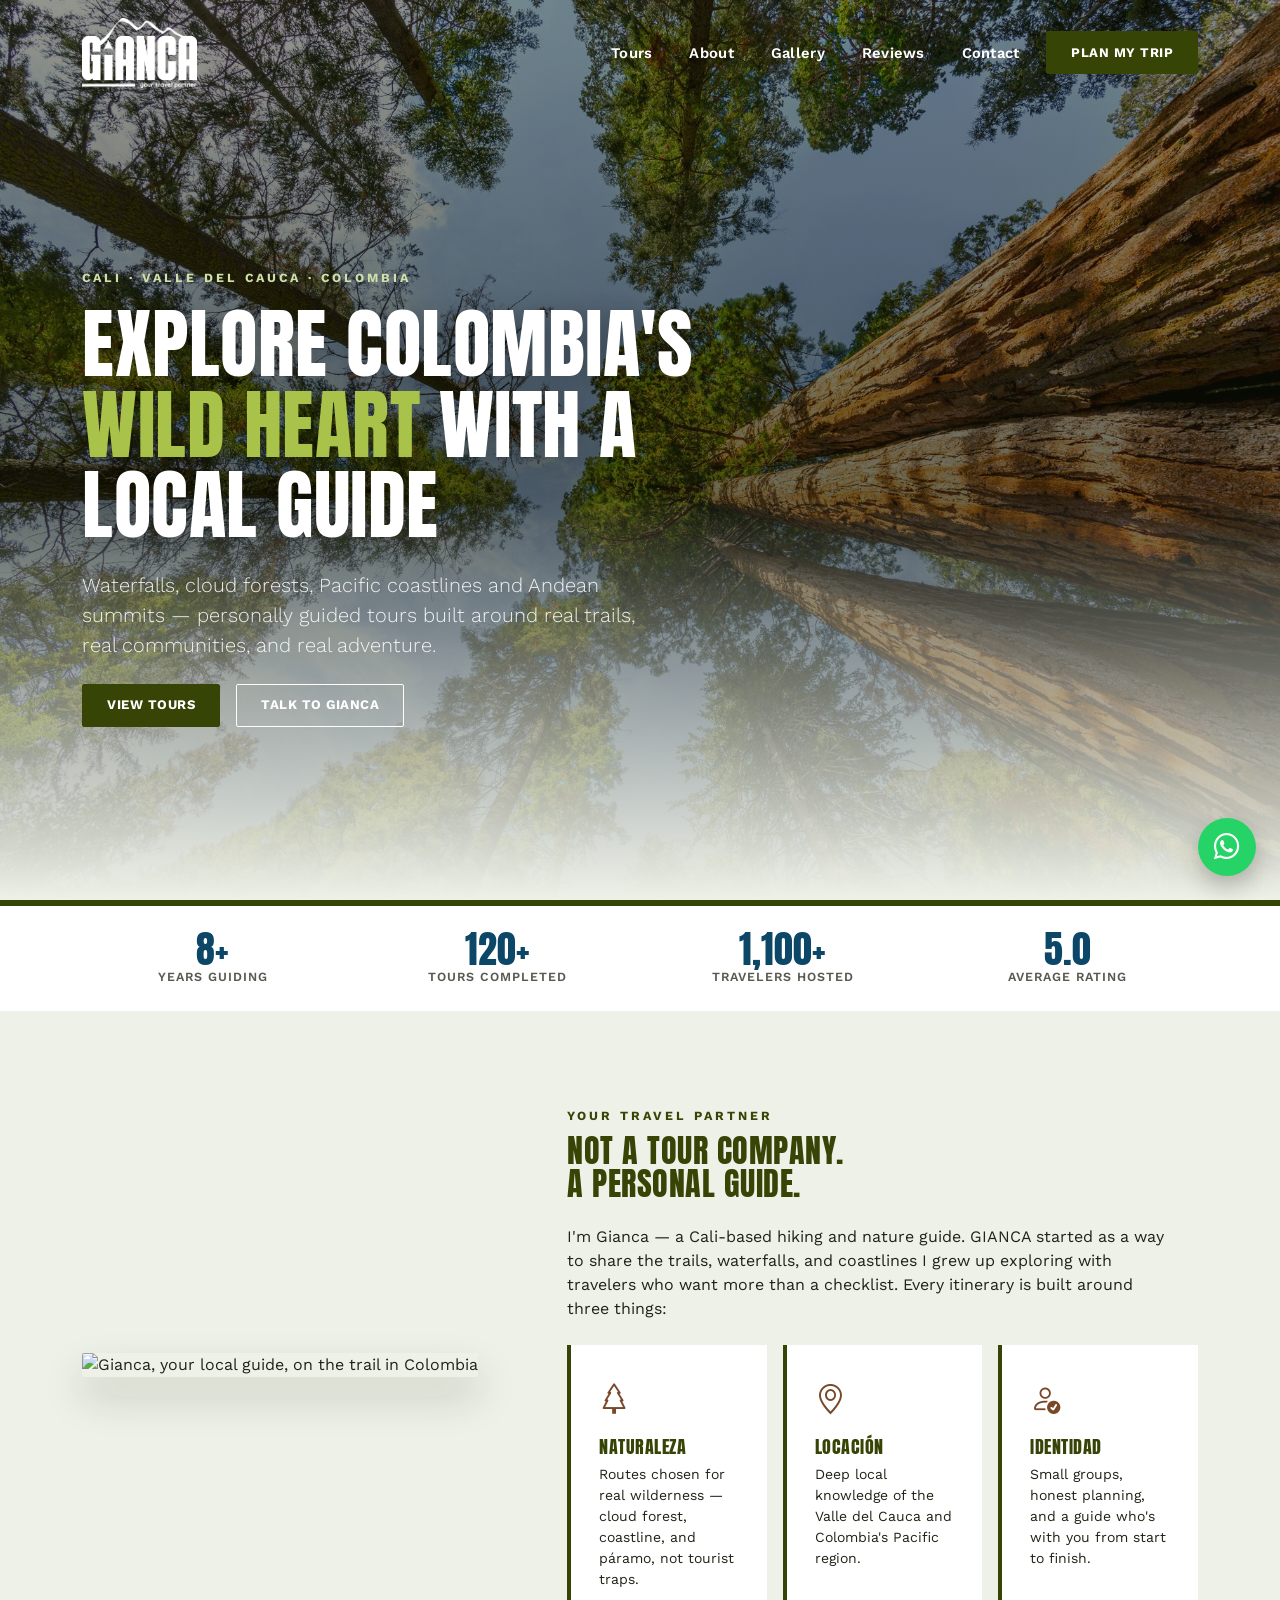
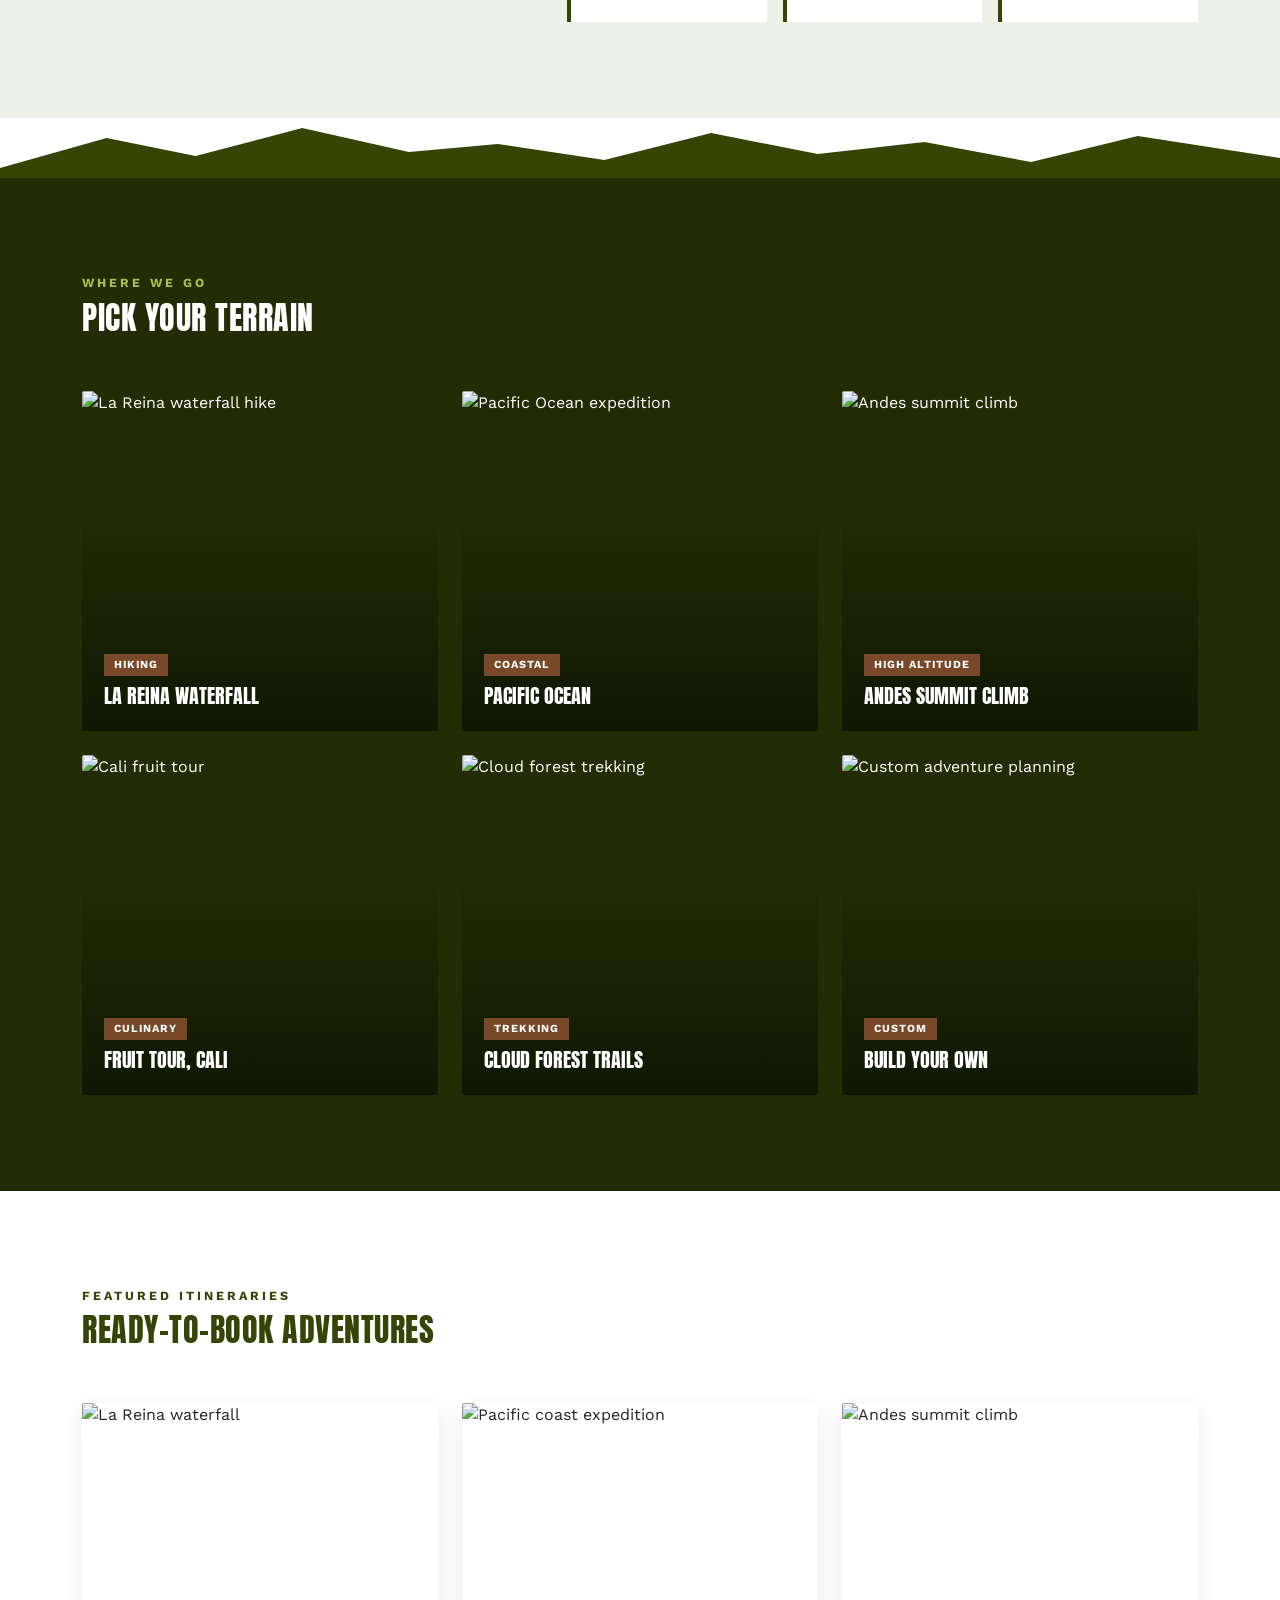
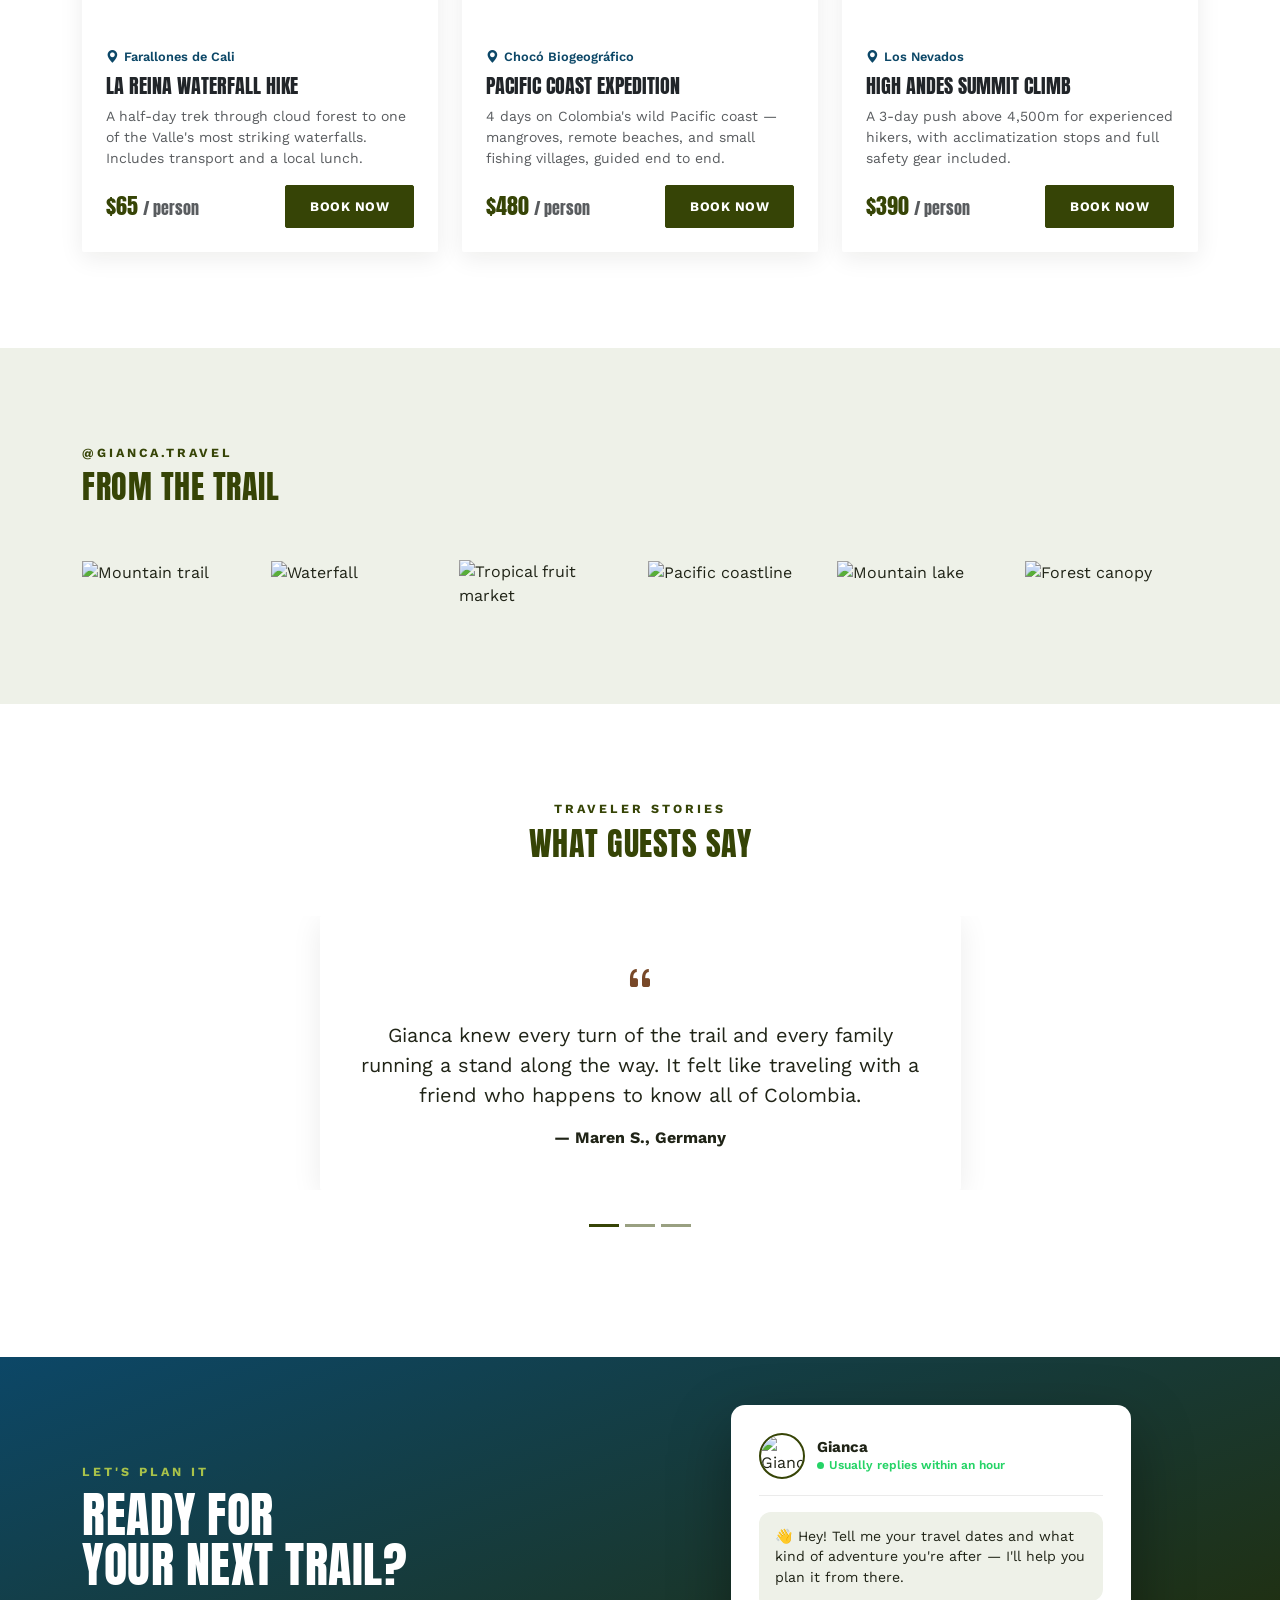
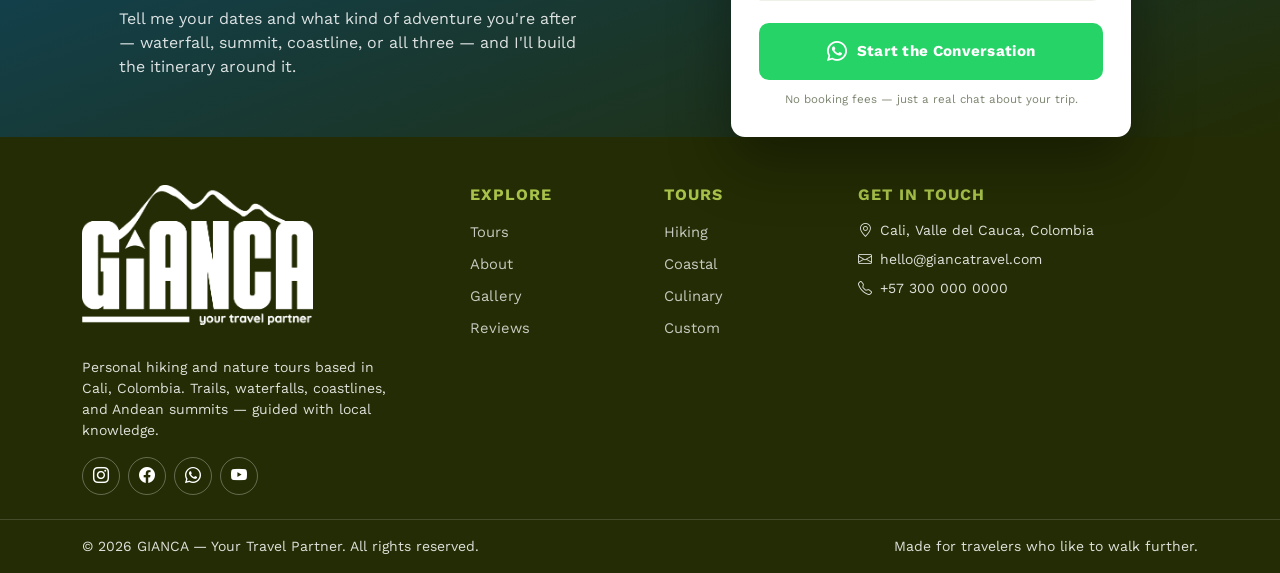
==== gianca-tour-template.html @ aed54fa6 "First commit" ====
<!DOCTYPE html>
<html lang="en">
<head>
<meta charset="UTF-8">
<meta name="viewport" content="width=device-width, initial-scale=1.0">
<title>GIANCA | Your Travel Partner — Adventure Tours in Cali, Colombia</title>

<!-- Bootstrap 5 -->
<link href="https://cdn.jsdelivr.net/npm/bootstrap@5.3.3/dist/css/bootstrap.min.css" rel="stylesheet">
<!-- Bootstrap Icons -->
<link rel="stylesheet" href="https://cdn.jsdelivr.net/npm/bootstrap-icons@1.11.3/font/bootstrap-icons.css">
<!-- Fonts: Anton (blocky display, echoes the GIANCA wordmark) + Work Sans (body) -->
<link rel="preconnect" href="https://fonts.googleapis.com">
<link href="https://fonts.googleapis.com/css2?family=Anton&family=Work+Sans:wght@400;500;600;700&display=swap" rel="stylesheet">

<style>
  :root{
    --gc-green: #364406;
    --gc-green-dark: #232c04;
    --gc-blue: #0C4767;
    --gc-brown: #784828;
    --gc-cream: #EEF1E8;
    --gc-cream-2: #E4E9DC;
    --gc-white: #FFFFFF;
    --gc-ink: #202417;
    --gc-radius: 2px;
  }

  * { scroll-behavior: smooth; }

  body{
    font-family: 'Work Sans', sans-serif;
    color: var(--gc-ink);
    background: var(--gc-white);
  }

  h1, h2, h3, h4, .display-font{
    font-family: 'Anton', sans-serif;
    text-transform: uppercase;
    letter-spacing: .5px;
    line-height: 1.05;
  }

  .eyebrow{
    font-family: 'Work Sans', sans-serif;
    font-weight: 700;
    letter-spacing: 3px;
    text-transform: uppercase;
    font-size: .78rem;
    color: var(--gc-green);
  }

  a { color: inherit; }

  /* ---------- Brand mark ---------- */
  .brand-mark{
    display: inline-flex;
    align-items: center;
    gap: .6rem;
    text-decoration: none;
  }
  /* Real GIANCA logo, extracted from the brand PDF. White version shows over the
     photo hero / transparent navbar; green version shows once the navbar is scrolled
     (white background) and everywhere else on light backgrounds. */
  .brand-mark img{ height: 70px; width: auto; display:block; }
  .brand-mark .logo-green{ display:none; }
  .navbar.scrolled .brand-mark .logo-white{ display:none; }
  .navbar.scrolled .brand-mark .logo-green{ display:block; }

  /* ---------- Navbar ---------- */
  .navbar{
    padding-top: 1.1rem;
    padding-bottom: 1.1rem;
    transition: all .3s ease;
    background: transparent;
  }
  .navbar.scrolled{
    background: var(--gc-white);
    box-shadow: 0 2px 18px rgba(0,0,0,.08);
    padding-top: .6rem;
    padding-bottom: .6rem;
  }
  .navbar .nav-link{
    font-weight: 600;
    font-size: .92rem;
    letter-spacing: .3px;
    color: var(--gc-white);
    margin: 0 .65rem;
    position: relative;
  }
  .navbar.scrolled .nav-link{ color: var(--gc-ink); }
  .navbar .nav-link::after{
    content:"";
    position:absolute; left:0; bottom:-4px;
    width:0; height:2px; background: var(--gc-brown);
    transition: width .25s ease;
  }
  .navbar .nav-link:hover::after{ width:100%; }

  /* Mobile dropdown menu: while the navbar is still transparent (top of page, over
     the hero photo), give the opened menu a solid backing so links stay readable.
     Once scrolled, the navbar itself already has a solid white background, so no
     extra styling is needed there. */
  @media (max-width: 991.98px){
    .navbar:not(.scrolled) .navbar-collapse{
      background: rgba(15, 20, 5, .97);
      backdrop-filter: blur(6px);
      -webkit-backdrop-filter: blur(6px);
      border-radius: 12px;
      padding: 1.25rem 1.5rem 1.5rem;
      margin-top: .75rem;
      box-shadow: 0 16px 34px rgba(0,0,0,.35);
    }
  }

  /* Hamburger icon: white over the transparent/photo navbar so it doesn't get lost
     against the dark hero image; reverts to Bootstrap's default dark icon once the
     navbar has a solid white background. */
  .navbar:not(.scrolled) .navbar-toggler{
    border-color: rgba(255,255,255,.55);
  }
  .navbar:not(.scrolled) .navbar-toggler-icon{
    background-image: url("data:image/svg+xml,%3csvg xmlns='http://www.w3.org/2000/svg' viewBox='0 0 30 30'%3e%3cpath stroke='rgba(255,255,255,0.95)' stroke-linecap='round' stroke-miterlimit='10' stroke-width='2' d='M4 7h22M4 15h22M4 23h22'/%3e%3c/svg%3e");
  }
  .navbar:not(.scrolled) .navbar-toggler:focus{
    box-shadow: 0 0 0 .2rem rgba(255,255,255,.35);
  }

  .btn-gc-primary{
    background: var(--gc-green);
    border: 1px solid var(--gc-green);
    color: var(--gc-white);
    font-weight: 700;
    letter-spacing: .5px;
    text-transform: uppercase;
    font-size: .82rem;
    padding: .65rem 1.5rem;
    border-radius: var(--gc-radius);
    transition: all .25s ease;
  }
  .btn-gc-primary:hover{ background: var(--gc-green-dark); border-color: var(--gc-green-dark); color:#fff; }

  .btn-gc-outline{
    background: transparent;
    border: 1.5px solid currentColor;
    font-weight: 700;
    letter-spacing: .5px;
    text-transform: uppercase;
    font-size: .82rem;
    padding: .6rem 1.5rem;
    border-radius: var(--gc-radius);
    transition: all .25s ease;
  }
  .btn-gc-outline:hover{ background: rgba(255,255,255,.15); }

  /* ---------- Mountain ridge divider (signature element) ---------- */
  .ridge{
    display:block;
    width:100%;
    line-height:0;
  }
  .ridge svg{ width:100%; height:60px; display:block; }

  /* ---------- Hero ---------- */
  .hero{
    position: relative;
    min-height: 100vh;
    display:flex;
    align-items:center;
    background: linear-gradient(180deg, rgba(15,20,5,.45) 0%, rgba(12,16,4,.6) 55%, var(--gc-cream) 100%),
                url('assets/gianca-hero-forest.jpg') center/cover no-repeat;
  }
  .hero-content{ color:#fff; padding-top: 6rem; }
  .hero .eyebrow{ color: #cfe0a8; }
  .hero h1{
    font-size: clamp(2.6rem, 6vw, 5rem);
    color: #fff;
    text-shadow: 0 4px 24px rgba(0,0,0,.25);
  }
  .hero h1 span{ color: #A8C24A; }
  .hero p.lead{ max-width: 560px; color: rgba(255,255,255,.9); }

  .hero-stats{
    background: var(--gc-white);
    border-top: 6px solid var(--gc-green);
    box-shadow: 0 -8px 30px rgba(0,0,0,.06);
  }
  .hero-stats .stat-num{
    font-family:'Anton', sans-serif;
    font-size: 2.4rem;
    color: var(--gc-blue);
    line-height:1;
  }
  .hero-stats .stat-label{
    font-size: .78rem;
    letter-spacing: 1px;
    text-transform: uppercase;
    font-weight: 600;
    color: var(--gc-ink);
    opacity:.75;
  }

  /* ---------- Sections ---------- */
  section{ padding: 6rem 0; }
  .bg-cream{ background: var(--gc-cream); }

  .pillar{
    text-align:left;
    padding: 2rem 1.75rem;
    background: var(--gc-white);
    border-left: 4px solid var(--gc-green);
    height: 100%;
  }
  .pillar i{ font-size: 1.9rem; color: var(--gc-brown); }
  .pillar h4{ font-size: 1.15rem; margin-top: .9rem; color: var(--gc-green); }

  /* ---------- Tour category tiles ---------- */
  .tile{
    position: relative;
    overflow: hidden;
    border-radius: var(--gc-radius);
    height: 340px;
    display:flex;
    align-items:flex-end;
    color:#fff;
    text-decoration:none;
  }
  .tile img{
    position:absolute; inset:0; width:100%; height:100%; object-fit:cover;
    transition: transform .6s ease;
  }
  .tile::before{
    content:"";
    position:absolute; inset:0;
    background: linear-gradient(180deg, rgba(11,20,2,0) 35%, rgba(11,20,2,.85) 100%);
    z-index:1;
  }
  .tile:hover img{ transform: scale(1.08); }
  .tile-body{ position:relative; z-index:2; padding: 1.4rem; }
  .tile-tag{
    display:inline-block;
    background: var(--gc-brown);
    color:#fff;
    font-size:.68rem;
    font-weight:700;
    letter-spacing:1px;
    text-transform:uppercase;
    padding:.2rem .6rem;
    margin-bottom:.5rem;
  }
  .tile h5{ font-family:'Anton',sans-serif; text-transform:uppercase; margin:0; }

  /* ---------- Tour cards ---------- */
  .tour-card{
    border: none;
    border-radius: var(--gc-radius);
    overflow: hidden;
    box-shadow: 0 6px 24px rgba(20,30,5,.08);
    height: 100%;
    transition: transform .3s ease, box-shadow .3s ease;
  }
  .tour-card:hover{ transform: translateY(-6px); box-shadow: 0 14px 34px rgba(20,30,5,.16); }
  .tour-card img{ height: 220px; object-fit: cover; width:100%; }
  .tour-meta{ font-size:.8rem; color: var(--gc-blue); font-weight:600; }
  .tour-meta i{ margin-right:.3rem; }
  .price-tag{
    font-family:'Anton', sans-serif;
    color: var(--gc-green);
    font-size: 1.35rem;
  }

  /* ---------- Guide / About ---------- */
  .guide-photo{
    border-radius: var(--gc-radius);
    width: 100%;
    box-shadow: 0 20px 40px rgba(20,30,5,.18);
  }
  .guide-frame{ position:relative; }
  .guide-frame::before{
    content:"";
    position:absolute;
    top: -18px; left: -18px;
    width: 100%; height: 100%;
    border: 4px solid var(--gc-brown);
    z-index:-1;
  }

  /* ---------- Gallery ---------- */
  .gal-item{ overflow:hidden; border-radius: var(--gc-radius); }
  .gal-item img{
    width:100%; height:100%; object-fit:cover;
    aspect-ratio: 1/1;
    transition: transform .5s ease;
  }
  .gal-item:hover img{ transform: scale(1.1); }

  /* ---------- Testimonials ---------- */
  .testimonial-card{
    background: var(--gc-white);
    padding: 2.5rem;
    border-radius: var(--gc-radius);
    box-shadow: 0 6px 30px rgba(20,30,5,.08);
  }
  .testimonial-card i.bi-quote{ font-size:2rem; color: var(--gc-brown); }
  .carousel-indicators [data-bs-target]{ background-color: var(--gc-green); }

  /* ---------- CTA band ---------- */
  .cta-band{
    position: relative;
    color:#fff;
    padding: 6rem 0 7rem;
    background: linear-gradient(160deg, var(--gc-blue) 0%, var(--gc-green-dark) 100%);
  }
  .cta-ridge-divider{
    width: 100%;
    line-height: 0;
    margin-bottom: -1px; /* fuse seam with the section below */
  }
  .cta-ridge-divider svg{ width:100%; height:56px; display:block; }
  .cta-band .eyebrow{ color:#A8C24A; }
  .cta-band h2{ color:#fff; font-size: clamp(2rem, 4vw, 3rem); }

  /* WhatsApp chat card */
  .chat-card{
    background: var(--gc-white);
    color: var(--gc-ink);
    border-radius: 14px;
    padding: 1.75rem;
    max-width: 400px;
    margin-inline: auto;
    box-shadow: 0 24px 60px rgba(0,0,0,.35);
    text-align: left;
  }
  .chat-card .chat-header{
    display:flex; align-items:center; gap:.75rem;
    padding-bottom: 1rem;
    margin-bottom: 1rem;
    border-bottom: 1px solid rgba(0,0,0,.08);
  }
  .chat-card .chat-avatar{
    width: 46px; height:46px; border-radius:50%;
    object-fit: cover; flex-shrink:0;
    border: 2px solid var(--gc-green);
  }
  .chat-card .chat-name{ font-weight:700; font-size:.95rem; line-height:1.2; }
  .chat-card .chat-status{
    font-size:.75rem; color:#25D366; font-weight:600;
    display:flex; align-items:center; gap:.3rem;
  }
  .chat-card .chat-status .dot{
    width:7px; height:7px; border-radius:50%; background:#25D366; display:inline-block;
  }
  .chat-bubble{
    background: var(--gc-cream);
    border-radius: 12px 12px 12px 2px;
    padding: .85rem 1rem;
    font-size: .88rem;
    line-height: 1.45;
    margin-bottom: 1.4rem;
    position: relative;
  }
  .chat-bubble .wave{ display:inline-block; }
  .btn-whatsapp-cta{
    display:flex; align-items:center; justify-content:center; gap:.6rem;
    background: #25D366;
    color:#fff;
    font-weight: 700;
    letter-spacing:.3px;
    padding: .85rem 1rem;
    border-radius: 10px;
    text-decoration:none;
    font-size: .95rem;
    transition: all .25s ease;
  }
  .btn-whatsapp-cta:hover{ background:#1fb857; color:#fff; }
  .btn-whatsapp-cta i{ font-size:1.25rem; }
  .chat-card .response-note{
    text-align:center;
    font-size:.72rem;
    color: #7c8570;
    margin-top: .7rem;
  }

  /* ---------- Footer ---------- */
  footer{
    background: var(--gc-green-dark);
    color: rgba(255,255,255,.85);
  }
  footer .brand-word{ color:#fff; }
  footer .brand-word small{ color: #C9D9A3; }
  footer a.footer-link{
    color: rgba(255,255,255,.75);
    text-decoration: none;
    font-size: .92rem;
  }
  footer a.footer-link:hover{ color: #fff; }
  .social-icon{
    width: 38px; height:38px;
    display:inline-flex; align-items:center; justify-content:center;
    border: 1px solid rgba(255,255,255,.3);
    border-radius: 50%;
    color:#fff;
    transition: all .25s ease;
  }
  .social-icon:hover{ background: var(--gc-brown); border-color: var(--gc-brown); }

  .whatsapp-fab{
    position: fixed;
    bottom: 24px; right: 24px;
    width: 58px; height: 58px;
    background: #25D366;
    border-radius: 50%;
    display:flex; align-items:center; justify-content:center;
    color:#fff; font-size:1.6rem;
    box-shadow: 0 10px 24px rgba(0,0,0,.25);
    z-index: 1050;
    animation: fab-pulse 2.6s ease-in-out infinite;
  }
  @keyframes fab-pulse{
    0%, 100% { box-shadow: 0 10px 24px rgba(0,0,0,.25), 0 0 0 0 rgba(37,211,102,.55); }
    50% { box-shadow: 0 10px 24px rgba(0,0,0,.25), 0 0 0 12px rgba(37,211,102,0); }
  }
  @media (prefers-reduced-motion: reduce){
    .whatsapp-fab{ animation: none; }
  }
</style>
</head>
<body>

<!-- ===== Navbar ===== -->
<nav class="navbar navbar-expand-lg fixed-top" id="mainNav">
  <div class="container">
    <a class="brand-mark" href="#top">
      <img src="assets/gianca-logo-white.png" alt="GIANCA — Your Travel Partner" class="logo-white">
      <img src="assets/gianca-logo-green.png" alt="GIANCA — Your Travel Partner" class="logo-green">
    </a>
    <button class="navbar-toggler" type="button" data-bs-toggle="collapse" data-bs-target="#navContent">
      <span class="navbar-toggler-icon"></span>
    </button>
    <div class="collapse navbar-collapse justify-content-end" id="navContent">
      <ul class="navbar-nav align-items-lg-center">
        <li class="nav-item"><a class="nav-link" href="#tours">Tours</a></li>
        <li class="nav-item"><a class="nav-link" href="#about">About</a></li>
        <li class="nav-item"><a class="nav-link" href="#gallery">Gallery</a></li>
        <li class="nav-item"><a class="nav-link" href="#testimonials">Reviews</a></li>
        <li class="nav-item"><a class="nav-link" href="#contact">Contact</a></li>
        <li class="nav-item ms-lg-2 mt-2 mt-lg-0">
          <a href="#contact" class="btn btn-gc-primary">Plan My Trip</a>
        </li>
      </ul>
    </div>
  </div>
</nav>

<!-- ===== Hero ===== -->
<header class="hero" id="top">
  <div class="container hero-content">
    <div class="row">
      <div class="col-lg-8">
        <div class="eyebrow mb-3">Cali · Valle del Cauca · Colombia</div>
        <h1 class="mb-4">Explore Colombia's<br><span>Wild Heart</span> With A Local Guide</h1>
        <p class="lead mb-4">Waterfalls, cloud forests, Pacific coastlines and Andean summits — personally guided
          tours built around real trails, real communities, and real adventure.</p>
        <div class="d-flex flex-wrap gap-3">
          <a href="#tours" class="btn btn-gc-primary btn-lg">View Tours</a>
          <a href="#contact" class="btn btn-gc-outline btn-lg text-white">Talk to Gianca</a>
        </div>
      </div>
    </div>
  </div>
</header>

<!-- ===== Stats strip ===== -->
<div class="hero-stats py-4">
  <div class="container">
    <div class="row text-center g-4">
      <div class="col-6 col-md-3">
        <div class="stat-num">8+</div>
        <div class="stat-label">Years Guiding</div>
      </div>
      <div class="col-6 col-md-3">
        <div class="stat-num">120+</div>
        <div class="stat-label">Tours Completed</div>
      </div>
      <div class="col-6 col-md-3">
        <div class="stat-num">1,100+</div>
        <div class="stat-label">Travelers Hosted</div>
      </div>
      <div class="col-6 col-md-3">
        <div class="stat-num">5.0</div>
        <div class="stat-label">Average Rating</div>
      </div>
    </div>
  </div>
</div>

<!-- ===== About / Pillars ===== -->
<section id="about" class="bg-cream">
  <div class="container">
    <div class="row align-items-center g-5">
      <div class="col-lg-5">
        <div class="guide-frame">
          <img src="https://images.unsplash.com/photo-1522163182402-834f871fd851?auto=format&fit=crop&w=900&q=80" class="guide-photo" alt="Gianca, your local guide, on the trail in Colombia">
        </div>
      </div>
      <div class="col-lg-7">
        <div class="eyebrow mb-2">Your Travel Partner</div>
        <h2 class="mb-4" style="color:var(--gc-green);">Not A Tour Company.<br>A Personal Guide.</h2>
        <p class="mb-4" style="max-width:600px;">I'm Gianca — a Cali-based hiking and nature guide. GIANCA started
          as a way to share the trails, waterfalls, and coastlines I grew up exploring with travelers who want
          more than a checklist. Every itinerary is built around three things:</p>
        <div class="row g-3">
          <div class="col-md-4">
            <div class="pillar">
              <i class="bi bi-tree"></i>
              <h4>Naturaleza</h4>
              <p class="mb-0 small">Routes chosen for real wilderness — cloud forest, coastline, and páramo, not tourist traps.</p>
            </div>
          </div>
          <div class="col-md-4">
            <div class="pillar">
              <i class="bi bi-geo-alt"></i>
              <h4>Locación</h4>
              <p class="mb-0 small">Deep local knowledge of the Valle del Cauca and Colombia's Pacific region.</p>
            </div>
          </div>
          <div class="col-md-4">
            <div class="pillar">
              <i class="bi bi-person-check"></i>
              <h4>Identidad</h4>
              <p class="mb-0 small">Small groups, honest planning, and a guide who's with you from start to finish.</p>
            </div>
          </div>
        </div>
      </div>
    </div>
  </div>
</section>

<div class="ridge" aria-hidden="true">
  <svg viewBox="0 0 1440 60" preserveAspectRatio="none"><path d="M0,50 L120,20 L220,38 L340,10 L460,34 L560,26 L680,42 L800,15 L920,36 L1040,24 L1160,44 L1280,18 L1440,40 L1440,60 L0,60 Z" fill="var(--gc-green)"></path></svg>
</div>

<!-- ===== Tour Categories ===== -->
<section id="tours" style="background:var(--gc-green-dark);" class="text-white">
  <div class="container">
    <div class="row mb-5">
      <div class="col-lg-7">
        <div class="eyebrow mb-2" style="color:#A8C24A;">Where We Go</div>
        <h2 class="text-white">Pick Your Terrain</h2>
      </div>
    </div>
    <div class="row g-4">
      <div class="col-md-6 col-lg-4">
        <a class="tile" href="#contact">
          <img src="https://images.unsplash.com/photo-1533587851505-d119e13fa0d7?auto=format&fit=crop&w=800&q=80" alt="La Reina waterfall hike">
          <div class="tile-body">
            <span class="tile-tag">Hiking</span>
            <h5>La Reina Waterfall</h5>
          </div>
        </a>
      </div>
      <div class="col-md-6 col-lg-4">
        <a class="tile" href="#contact">
          <img src="https://images.unsplash.com/photo-1507525428034-b723cf961d3e?auto=format&fit=crop&w=800&q=80" alt="Pacific Ocean expedition">
          <div class="tile-body">
            <span class="tile-tag">Coastal</span>
            <h5>Pacific Ocean</h5>
          </div>
        </a>
      </div>
      <div class="col-md-6 col-lg-4">
        <a class="tile" href="#contact">
          <img src="https://images.unsplash.com/photo-1519681393784-d120267933ba?auto=format&fit=crop&w=800&q=80" alt="Andes summit climb">
          <div class="tile-body">
            <span class="tile-tag">High Altitude</span>
            <h5>Andes Summit Climb</h5>
          </div>
        </a>
      </div>
      <div class="col-md-6 col-lg-4">
        <a class="tile" href="#contact">
          <img src="https://images.unsplash.com/photo-1610832958506-aa56368176cf?auto=format&fit=crop&w=800&q=80" alt="Cali fruit tour">
          <div class="tile-body">
            <span class="tile-tag">Culinary</span>
            <h5>Fruit Tour, Cali</h5>
          </div>
        </a>
      </div>
      <div class="col-md-6 col-lg-4">
        <a class="tile" href="#contact">
          <img src="https://images.unsplash.com/photo-1441716844725-09cedc13a4e7?auto=format&fit=crop&w=800&q=80" alt="Cloud forest trekking">
          <div class="tile-body">
            <span class="tile-tag">Trekking</span>
            <h5>Cloud Forest Trails</h5>
          </div>
        </a>
      </div>
      <div class="col-md-6 col-lg-4">
        <a class="tile" href="#contact">
          <img src="https://images.unsplash.com/photo-1502920917128-1aa500764cbd?auto=format&fit=crop&w=800&q=80" alt="Custom adventure planning">
          <div class="tile-body">
            <span class="tile-tag">Custom</span>
            <h5>Build Your Own</h5>
          </div>
        </a>
      </div>
    </div>
  </div>
</section>

<!-- ===== Featured tours ===== -->
<section id="featured">
  <div class="container">
    <div class="row mb-5">
      <div class="col-lg-7">
        <div class="eyebrow mb-2">Featured Itineraries</div>
        <h2 style="color:var(--gc-green);">Ready-To-Book Adventures</h2>
      </div>
    </div>
    <div class="row g-4">
      <div class="col-md-6 col-lg-4">
        <div class="card tour-card">
          <img src="https://images.unsplash.com/photo-1533587851505-d119e13fa0d7?auto=format&fit=crop&w=700&q=80" alt="La Reina waterfall">
          <div class="card-body p-4">
            <div class="tour-meta mb-2"><i class="bi bi-geo-alt-fill"></i>Farallones de Cali</div>
            <h5 class="mb-2" style="font-family:'Anton',sans-serif; text-transform:uppercase;">La Reina Waterfall Hike</h5>
            <p class="small text-muted mb-3">A half-day trek through cloud forest to one of the Valle's most
              striking waterfalls. Includes transport and a local lunch.</p>
            <div class="d-flex justify-content-between align-items-center">
              <span class="price-tag">$65 <small class="fs-6 text-muted">/ person</small></span>
              <a href="#contact" class="btn btn-gc-primary btn-sm">Book Now</a>
            </div>
          </div>
        </div>
      </div>
      <div class="col-md-6 col-lg-4">
        <div class="card tour-card">
          <img src="https://images.unsplash.com/photo-1507525428034-b723cf961d3e?auto=format&fit=crop&w=700&q=80" alt="Pacific coast expedition">
          <div class="card-body p-4">
            <div class="tour-meta mb-2"><i class="bi bi-geo-alt-fill"></i>Chocó Biogeográfico</div>
            <h5 class="mb-2" style="font-family:'Anton',sans-serif; text-transform:uppercase;">Pacific Coast Expedition</h5>
            <p class="small text-muted mb-3">4 days on Colombia's wild Pacific coast — mangroves, remote beaches,
              and small fishing villages, guided end to end.</p>
            <div class="d-flex justify-content-between align-items-center">
              <span class="price-tag">$480 <small class="fs-6 text-muted">/ person</small></span>
              <a href="#contact" class="btn btn-gc-primary btn-sm">Book Now</a>
            </div>
          </div>
        </div>
      </div>
      <div class="col-md-6 col-lg-4">
        <div class="card tour-card">
          <img src="https://images.unsplash.com/photo-1519681393784-d120267933ba?auto=format&fit=crop&w=700&q=80" alt="Andes summit climb">
          <div class="card-body p-4">
            <div class="tour-meta mb-2"><i class="bi bi-geo-alt-fill"></i>Los Nevados</div>
            <h5 class="mb-2" style="font-family:'Anton',sans-serif; text-transform:uppercase;">High Andes Summit Climb</h5>
            <p class="small text-muted mb-3">A 3-day push above 4,500m for experienced hikers, with acclimatization
              stops and full safety gear included.</p>
            <div class="d-flex justify-content-between align-items-center">
              <span class="price-tag">$390 <small class="fs-6 text-muted">/ person</small></span>
              <a href="#contact" class="btn btn-gc-primary btn-sm">Book Now</a>
            </div>
          </div>
        </div>
      </div>
    </div>
  </div>
</section>

<!-- ===== Gallery ===== -->
<section id="gallery" class="bg-cream">
  <div class="container">
    <div class="row mb-5">
      <div class="col-lg-7">
        <div class="eyebrow mb-2">@gianca.travel</div>
        <h2 style="color:var(--gc-green);">From The Trail</h2>
      </div>
    </div>
    <div class="row g-3">
      <div class="col-6 col-md-4 col-lg-2 gal-item"><img src="https://images.unsplash.com/photo-1441716844725-09cedc13a4e7?auto=format&fit=crop&w=400&q=80" alt="Mountain trail"></div>
      <div class="col-6 col-md-4 col-lg-2 gal-item"><img src="https://images.unsplash.com/photo-1533587851505-d119e13fa0d7?auto=format&fit=crop&w=400&q=80" alt="Waterfall"></div>
      <div class="col-6 col-md-4 col-lg-2 gal-item"><img src="https://images.unsplash.com/photo-1610832958506-aa56368176cf?auto=format&fit=crop&w=400&q=80" alt="Tropical fruit market"></div>
      <div class="col-6 col-md-4 col-lg-2 gal-item"><img src="https://images.unsplash.com/photo-1507525428034-b723cf961d3e?auto=format&fit=crop&w=400&q=80" alt="Pacific coastline"></div>
      <div class="col-6 col-md-4 col-lg-2 gal-item"><img src="https://images.unsplash.com/photo-1519681393784-d120267933ba?auto=format&fit=crop&w=400&q=80" alt="Mountain lake"></div>
      <div class="col-6 col-md-4 col-lg-2 gal-item"><img src="https://images.unsplash.com/photo-1502920917128-1aa500764cbd?auto=format&fit=crop&w=400&q=80" alt="Forest canopy"></div>
    </div>
  </div>
</section>

<!-- ===== Testimonials ===== -->
<section id="testimonials">
  <div class="container">
    <div class="row justify-content-center text-center mb-5">
      <div class="col-lg-6">
        <div class="eyebrow mb-2">Traveler Stories</div>
        <h2 style="color:var(--gc-green);">What Guests Say</h2>
      </div>
    </div>
    <div id="testimonialCarousel" class="carousel slide" data-bs-ride="carousel">
      <div class="carousel-inner">
        <div class="carousel-item active">
          <div class="row justify-content-center">
            <div class="col-lg-7">
              <div class="testimonial-card text-center">
                <i class="bi bi-quote"></i>
                <p class="fs-5 my-3">Gianca knew every turn of the trail and every family running a stand along
                  the way. It felt like traveling with a friend who happens to know all of Colombia.</p>
                <strong>— Maren S., Germany</strong>
              </div>
            </div>
          </div>
        </div>
        <div class="carousel-item">
          <div class="row justify-content-center">
            <div class="col-lg-7">
              <div class="testimonial-card text-center">
                <i class="bi bi-quote"></i>
                <p class="fs-5 my-3">The Pacific coast trip was the highlight of our whole South America trip.
                  Small group, real communities, zero rush.</p>
                <strong>— Daniel R., Canada</strong>
              </div>
            </div>
          </div>
        </div>
        <div class="carousel-item">
          <div class="row justify-content-center">
            <div class="col-lg-7">
              <div class="testimonial-card text-center">
                <i class="bi bi-quote"></i>
                <p class="fs-5 my-3">Safety-first but never slow — the Andes climb was tough and exactly what we
                  asked for. Would book with GIANCA again in a heartbeat.</p>
                <strong>— Priya K., UK</strong>
              </div>
            </div>
          </div>
        </div>
      </div>
      <div class="carousel-indicators position-static mt-4">
        <button type="button" data-bs-target="#testimonialCarousel" data-bs-slide-to="0" class="active"></button>
        <button type="button" data-bs-target="#testimonialCarousel" data-bs-slide-to="1"></button>
        <button type="button" data-bs-target="#testimonialCarousel" data-bs-slide-to="2"></button>
      </div>
    </div>
  </div>
</section>

<!-- ===== CTA band ===== -->
<div class="cta-ridge-divider" aria-hidden="true">
  <svg viewBox="0 0 1440 60" preserveAspectRatio="none"><path d="M0,50 L120,20 L220,38 L340,10 L460,34 L560,26 L680,42 L800,15 L920,36 L1040,24 L1160,44 L1280,18 L1440,40 L1440,60 L0,60 Z" fill="var(--gc-blue)"></path></svg>
</div>
<section class="cta-band p-0">
  <div class="container position-relative">
    <div class="row align-items-center g-5">
      <div class="col-lg-6 text-center text-lg-start">
        <div class="eyebrow mb-2">Let's Plan It</div>
        <h2 class="mb-3">Ready For<br>Your Next Trail?</h2>
        <p class="mb-0" style="max-width:460px; opacity:.85; margin-inline:auto;">Tell me your dates and what kind
          of adventure you're after — waterfall, summit, coastline, or all three — and I'll build the itinerary
          around it.</p>
      </div>
      <div class="col-lg-6">
        <div class="chat-card">
          <div class="chat-header">
            <img src="https://images.unsplash.com/photo-1522163182402-834f871fd851?auto=format&fit=crop&w=200&q=80" class="chat-avatar" alt="Gianca">
            <div>
              <div class="chat-name">Gianca</div>
              <div class="chat-status"><span class="dot"></span>Usually replies within an hour</div>
            </div>
          </div>
          <div class="chat-bubble">
            <span class="wave">👋</span> Hey! Tell me your travel dates and what kind of adventure you're after —
            I'll help you plan it from there.
          </div>
          <a href="https://wa.me/573000000000?text=Hi%20Gianca%2C%20I%27d%20love%20to%20plan%20a%20trip%20with%20you!%20Here%20are%20my%20dates%20and%20what%20I%27m%20hoping%20to%20do%3A"
             class="btn-whatsapp-cta" target="_blank" rel="noopener">
            <i class="bi bi-whatsapp"></i> Start the Conversation
          </a>
          <div class="response-note">No booking fees — just a real chat about your trip.</div>
        </div>
      </div>
    </div>
  </div>
</section>

<!-- ===== Contact / Footer ===== -->
<footer id="contact" class="pt-5">
  <div class="container pb-4">
    <div class="row g-5">
      <div class="col-lg-4">
        <a class="brand-mark mb-3" href="#top">
          <img src="assets/gianca-logo-white.png" alt="GIANCA — Your Travel Partner" style="height:140px; width:auto;">
        </a>
        <p class="small mt-3" style="max-width:320px;">Personal hiking and nature tours based in Cali, Colombia.
          Trails, waterfalls, coastlines, and Andean summits — guided with local knowledge.</p>
        <div class="d-flex gap-2 mt-3">
          <a href="#" class="social-icon"><i class="bi bi-instagram"></i></a>
          <a href="#" class="social-icon"><i class="bi bi-facebook"></i></a>
          <a href="#" class="social-icon"><i class="bi bi-whatsapp"></i></a>
          <a href="#" class="social-icon"><i class="bi bi-youtube"></i></a>
        </div>
      </div>
      <div class="col-lg-2 col-6">
        <h6 class="text-uppercase fw-bold mb-3" style="letter-spacing:1px; color:#A8C24A;">Explore</h6>
        <ul class="list-unstyled d-flex flex-column gap-2">
          <li><a class="footer-link" href="#tours">Tours</a></li>
          <li><a class="footer-link" href="#about">About</a></li>
          <li><a class="footer-link" href="#gallery">Gallery</a></li>
          <li><a class="footer-link" href="#testimonials">Reviews</a></li>
        </ul>
      </div>
      <div class="col-lg-2 col-6">
        <h6 class="text-uppercase fw-bold mb-3" style="letter-spacing:1px; color:#A8C24A;">Tours</h6>
        <ul class="list-unstyled d-flex flex-column gap-2">
          <li><a class="footer-link" href="#tours">Hiking</a></li>
          <li><a class="footer-link" href="#tours">Coastal</a></li>
          <li><a class="footer-link" href="#tours">Culinary</a></li>
          <li><a class="footer-link" href="#tours">Custom</a></li>
        </ul>
      </div>
      <div class="col-lg-4">
        <h6 class="text-uppercase fw-bold mb-3" style="letter-spacing:1px; color:#A8C24A;">Get In Touch</h6>
        <ul class="list-unstyled d-flex flex-column gap-2 small">
          <li><i class="bi bi-geo-alt me-2"></i>Cali, Valle del Cauca, Colombia</li>
          <li><i class="bi bi-envelope me-2"></i>hello@giancatravel.com</li>
          <li><i class="bi bi-telephone me-2"></i>+57 300 000 0000</li>
        </ul>
      </div>
    </div>
  </div>
  <div class="border-top py-3" style="border-color: rgba(255,255,255,.15) !important;">
    <div class="container d-flex flex-column flex-md-row justify-content-between align-items-center small gap-2">
      <span>© 2026 GIANCA — Your Travel Partner. All rights reserved.</span>
      <span>Made for travelers who like to walk further.</span>
    </div>
  </div>
</footer>

<a href="https://wa.me/573000000000?text=Hi%20Gianca%2C%20I%27d%20love%20to%20plan%20a%20trip%20with%20you!"
   class="whatsapp-fab" aria-label="Message on WhatsApp" target="_blank" rel="noopener">
  <i class="bi bi-whatsapp"></i>
</a>

<script src="https://cdn.jsdelivr.net/npm/bootstrap@5.3.3/dist/js/bootstrap.bundle.min.js"></script>
<script>
  const nav = document.getElementById('mainNav');
  window.addEventListener('scroll', () => {
    if (window.scrollY > 60) nav.classList.add('scrolled');
    else nav.classList.remove('scrolled');
  });
</script>
</body>
</html>
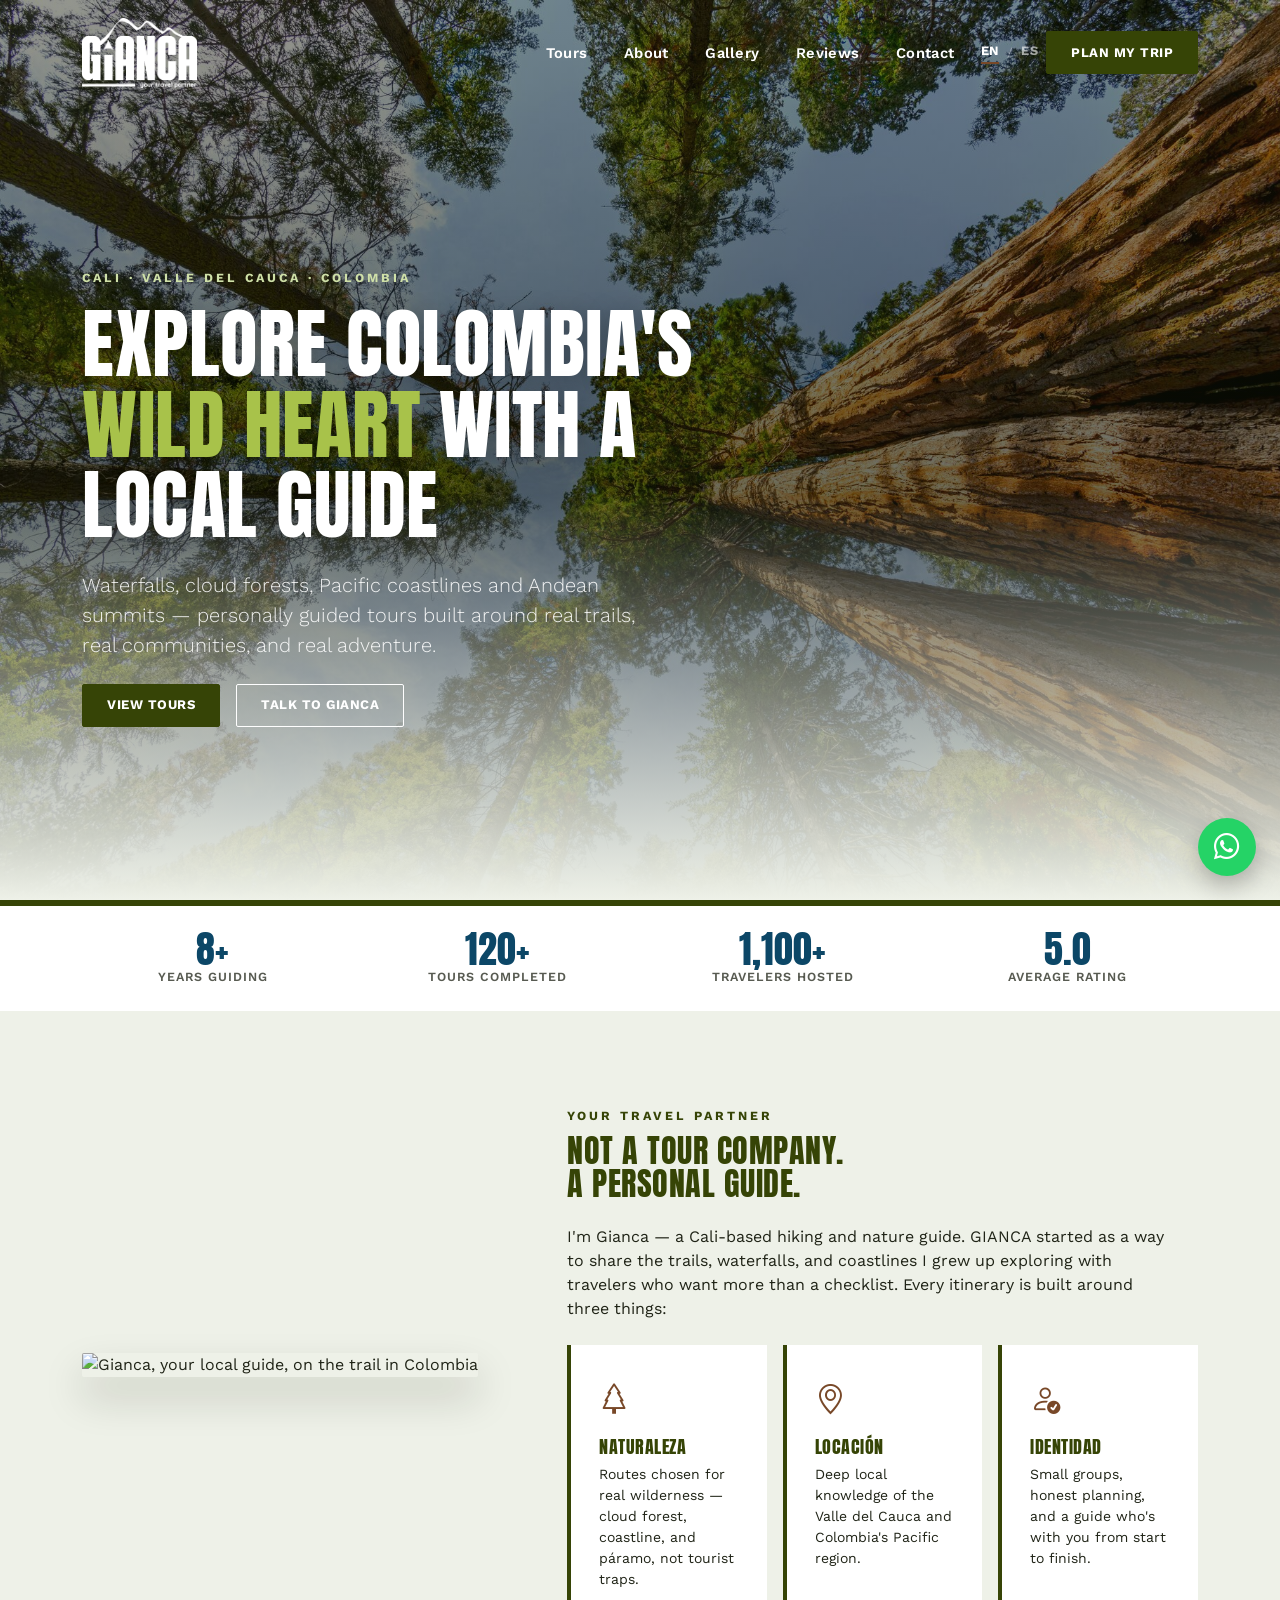
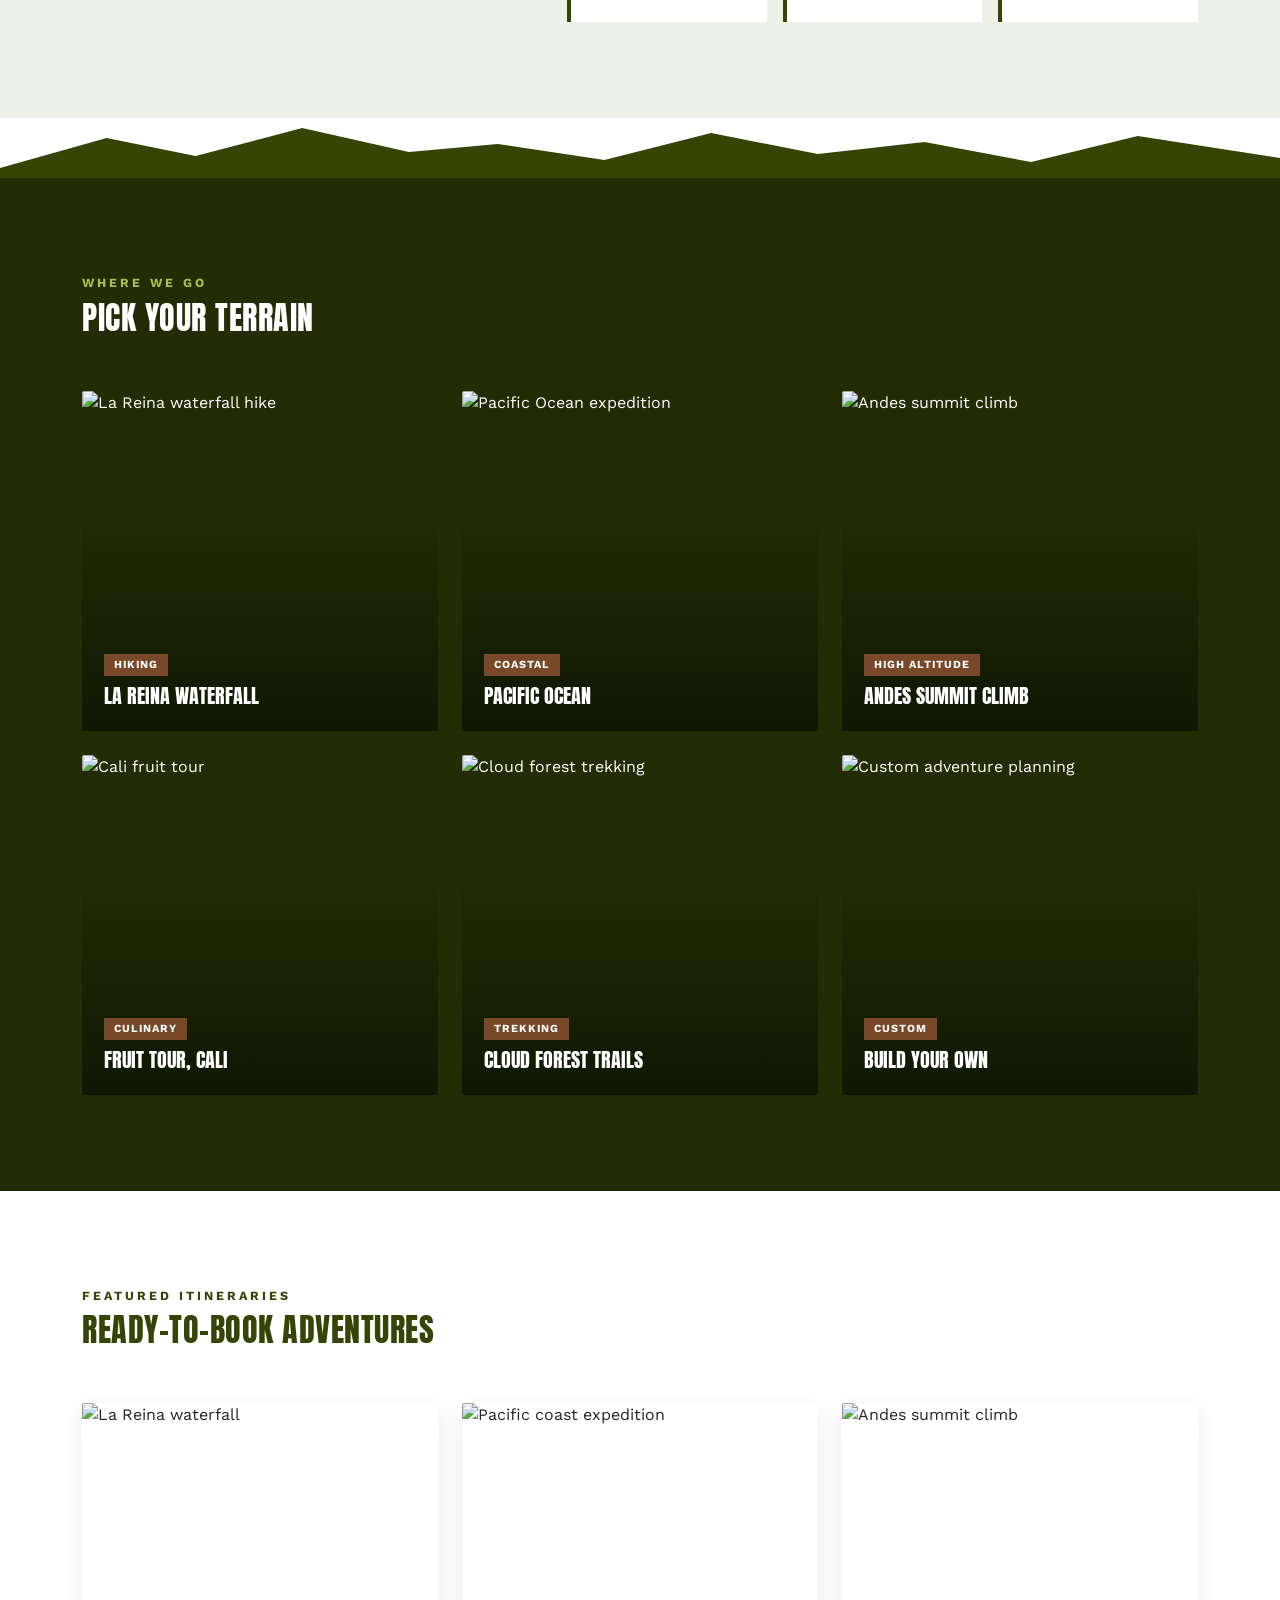
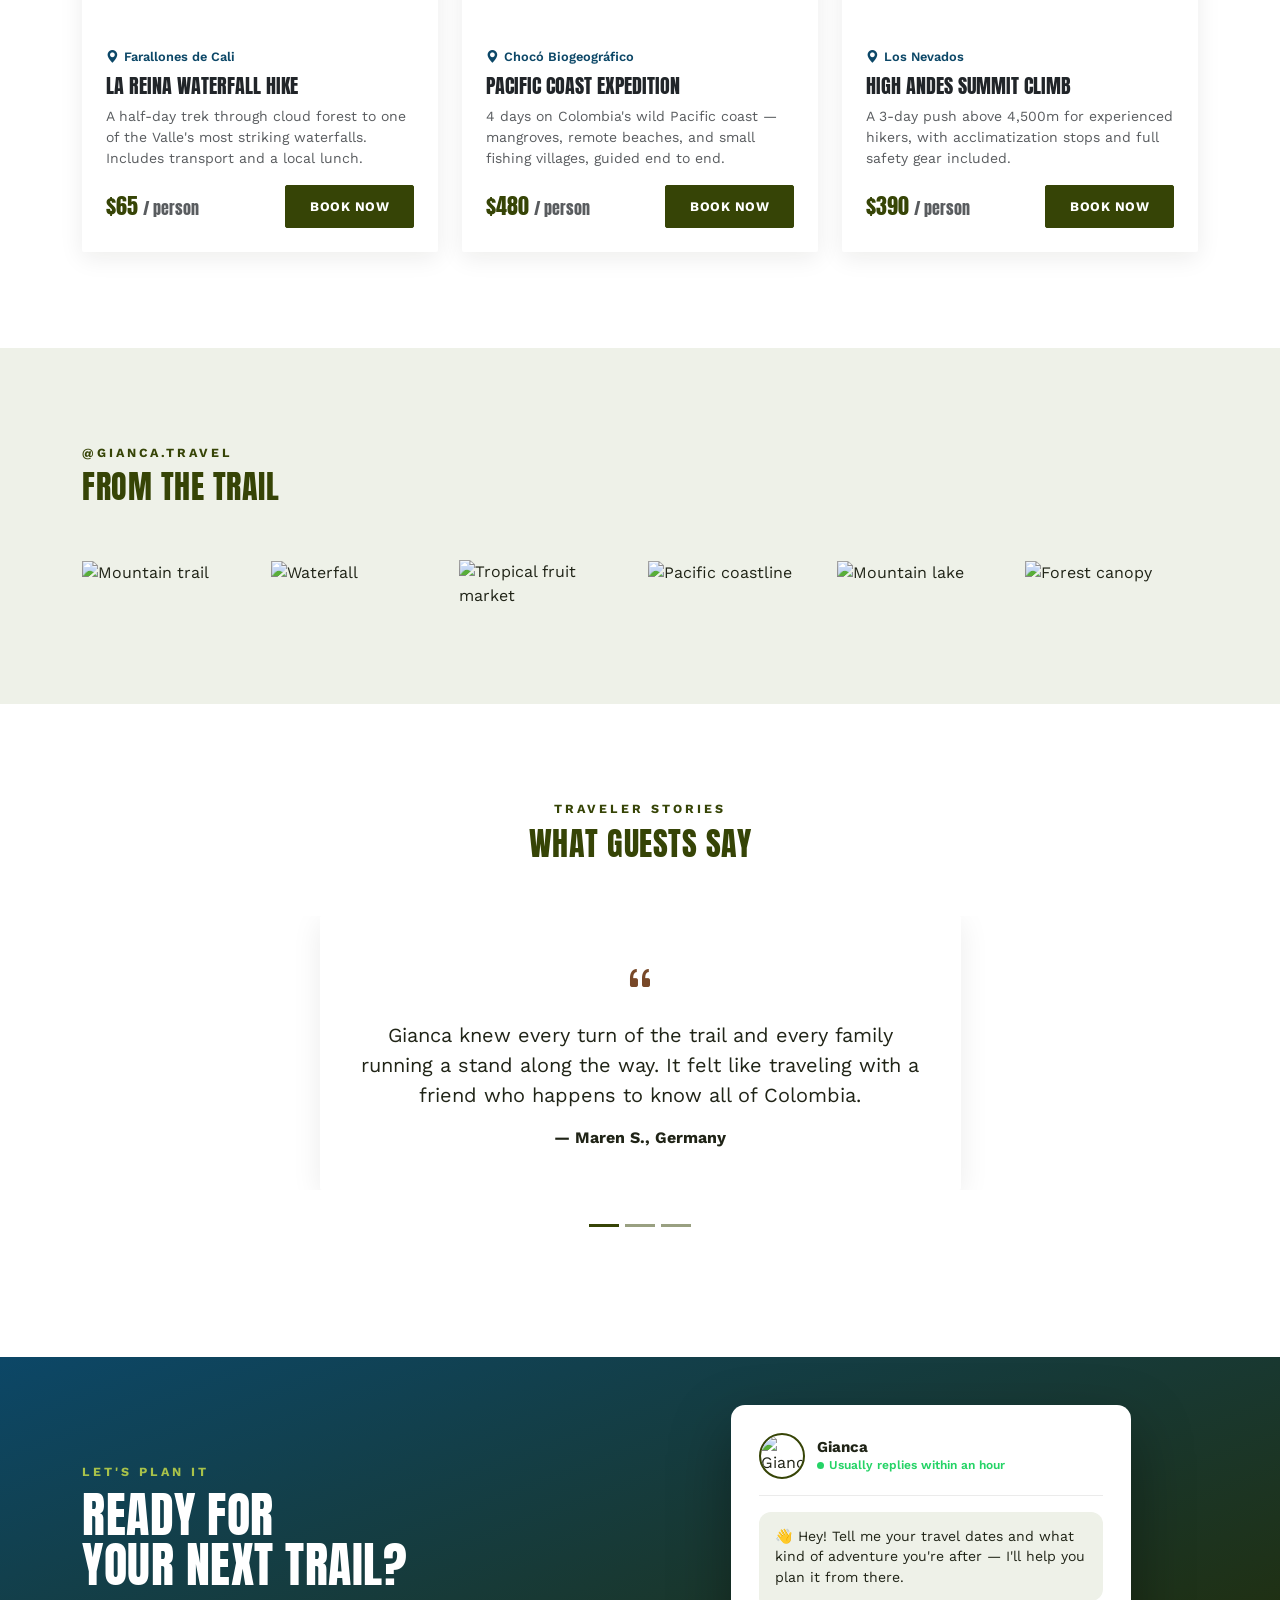
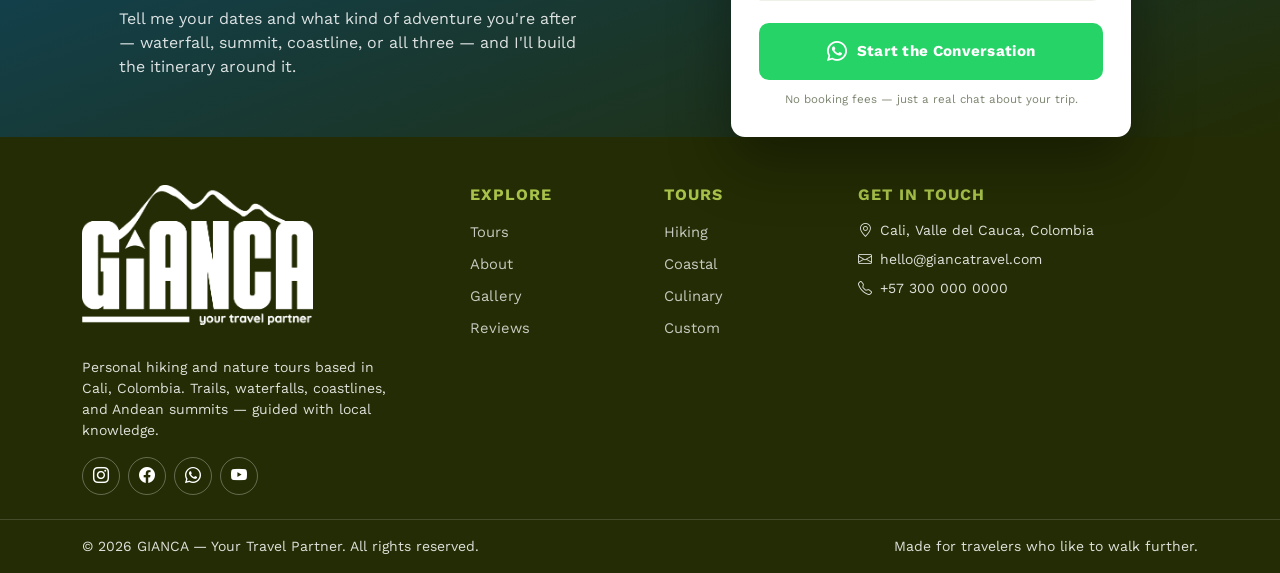
==== commit 7acda754: "Change folder name to tour-static" ====
--- a/gianca-tour-template.html
+++ b/gianca-tour-template.html
@@ -96,6 +96,31 @@
     transition: width .25s ease;
   }
   .navbar .nav-link:hover::after{ width:100%; }
+
+  /* Language switch (visual only) */
+  .lang-switch{
+    display:flex;
+    align-items:center;
+    gap:.5rem;
+    font-size:.8rem;
+    font-weight:700;
+    letter-spacing:.5px;
+  }
+  .lang-switch a{
+    text-decoration:none;
+    color: rgba(255,255,255,.6);
+    padding-bottom:2px;
+    border-bottom: 2px solid transparent;
+    transition: color .2s ease, border-color .2s ease;
+  }
+  .lang-switch a.active{
+    color:#fff;
+    border-bottom-color: var(--gc-brown);
+  }
+  .lang-switch .divider{ color: rgba(255,255,255,.35); font-weight:400; }
+  .navbar.scrolled .lang-switch a{ color: rgba(32,36,23,.5); }
+  .navbar.scrolled .lang-switch a.active{ color: var(--gc-green); }
+  .navbar.scrolled .lang-switch .divider{ color: rgba(32,36,23,.3); }
 
   /* Mobile dropdown menu: while the navbar is still transparent (top of page, over
      the hero photo), give the opened menu a solid backing so links stay readable.
@@ -444,6 +469,13 @@
         <li class="nav-item"><a class="nav-link" href="#gallery">Gallery</a></li>
         <li class="nav-item"><a class="nav-link" href="#testimonials">Reviews</a></li>
         <li class="nav-item"><a class="nav-link" href="#contact">Contact</a></li>
+        <li class="nav-item ms-lg-2">
+          <div class="lang-switch">
+            <a href="#" class="active">EN</a>
+            <span class="divider">/</span>
+            <a href="#">ES</a>
+          </div>
+        </li>
         <li class="nav-item ms-lg-2 mt-2 mt-lg-0">
           <a href="#contact" class="btn btn-gc-primary">Plan My Trip</a>
         </li>
